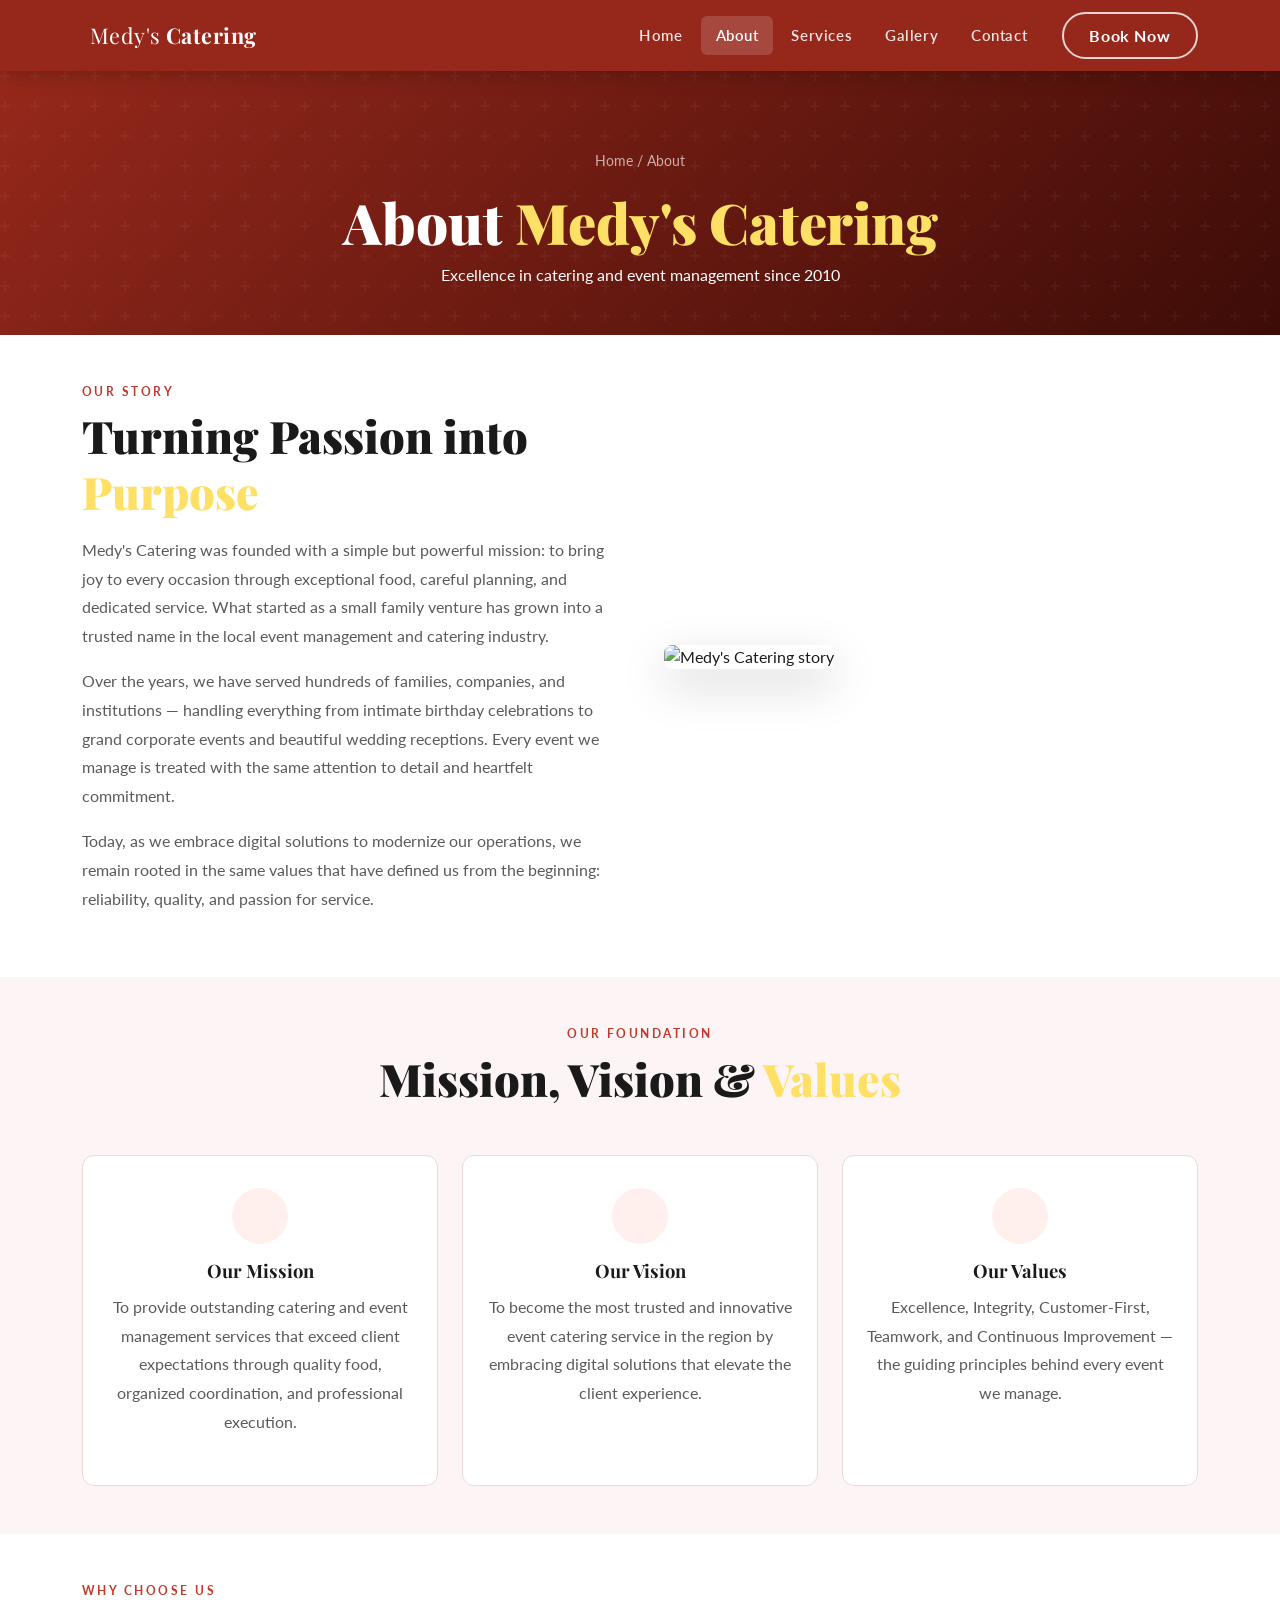
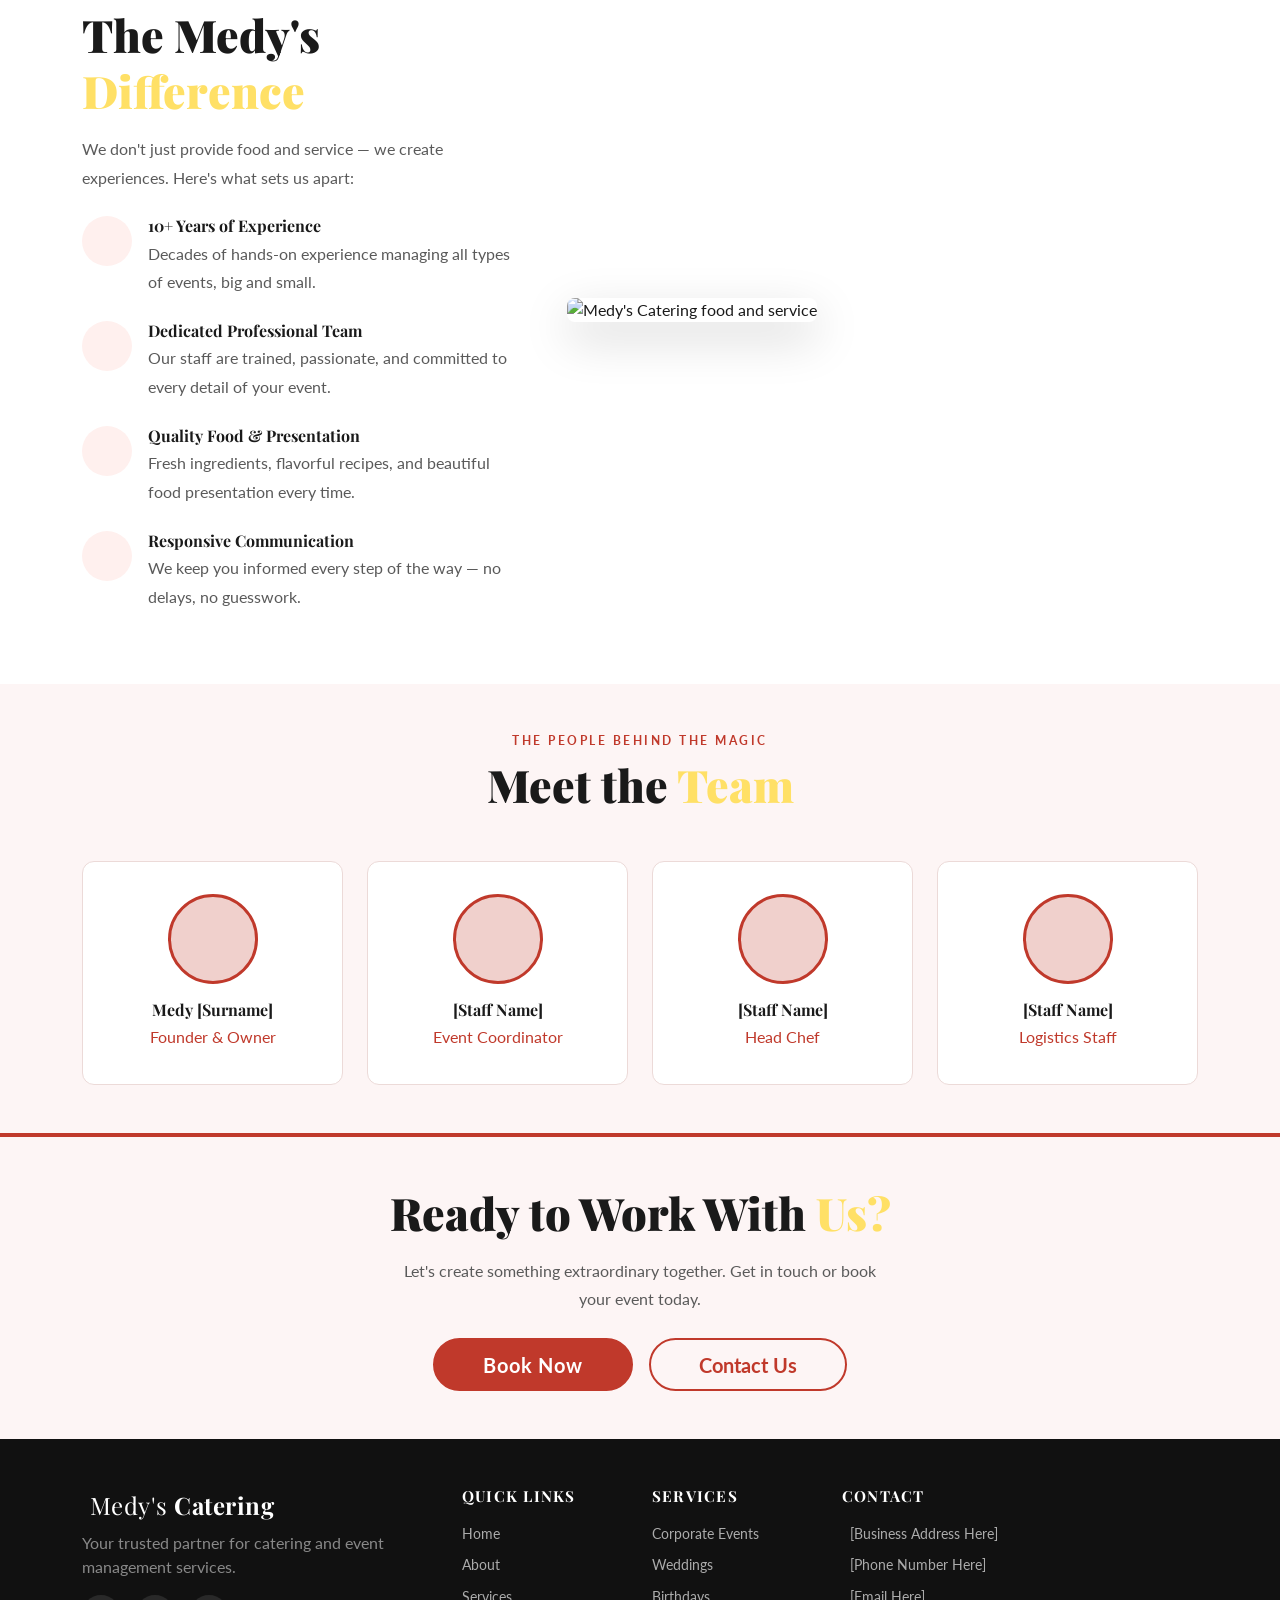
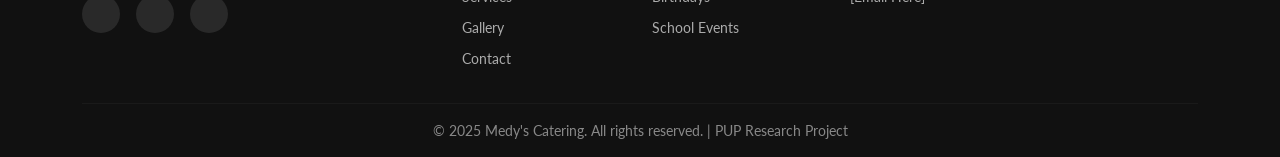
==== about.html @ e6674b58 "adding booking site" ====
<!DOCTYPE html>
<html lang="en">
<head>
  <meta charset="UTF-8"/>
  <meta name="viewport" content="width=device-width, initial-scale=1.0"/>
  <title>About Us – Medy's Catering</title>
  <link href="https://cdnjs.cloudflare.com/ajax/libs/bootstrap/5.3.2/css/bootstrap.min.css" rel="stylesheet"/>
  <link href="https://cdnjs.cloudflare.com/ajax/libs/bootstrap-icons/1.11.3/font/bootstrap-icons.min.css" rel="stylesheet"/>
  <link href="https://fonts.googleapis.com/css2?family=Playfair+Display:wght@700;900&family=Lato:wght@300;400;700&display=swap" rel="stylesheet"/>
  <link rel="stylesheet" href="assets/style.css"/>
</head>
<body>

<!-- NAVBAR -->
<nav class="navbar navbar-expand-lg navbar-dark sticky-top mc-navbar">
  <div class="container">
    <a class="navbar-brand d-flex align-items-center gap-2" href="index.html">
      <span class="mc-logo-icon"><i class="bi bi-award-fill"></i></span>
      <span class="mc-brand-text">Medy's<strong> Catering</strong></span>
    </a>
    <button class="navbar-toggler" type="button" data-bs-toggle="collapse" data-bs-target="#navMenu">
      <span class="navbar-toggler-icon"></span>
    </button>
    <div class="collapse navbar-collapse" id="navMenu">
      <ul class="navbar-nav ms-auto align-items-lg-center gap-lg-1">
        <li class="nav-item"><a class="nav-link" href="index.html">Home</a></li>
        <li class="nav-item"><a class="nav-link active" href="about.html">About</a></li>
        <li class="nav-item"><a class="nav-link" href="services.html">Services</a></li>
        <li class="nav-item"><a class="nav-link" href="gallery.html">Gallery</a></li>
        <li class="nav-item"><a class="nav-link" href="contact.html">Contact</a></li>
        <li class="nav-item ms-lg-3"><a class="btn mc-btn-outline" href="booking.html">Book Now</a></li>
      </ul>
    </div>
  </div>
</nav>

<!-- PAGE HERO -->
<section class="mc-page-hero">
  <div class="container">
    <nav aria-label="breadcrumb" class="mc-breadcrumb mb-3">
      <a href="index.html">Home</a> / <span>About</span>
    </nav>
    <h1 class="animate-fade-up">About <span style="color:var(--mc-gold)">Medy's Catering</span></h1>
    <p class="animate-fade-up delay-1 mt-2">Excellence in catering and event management since 2010</p>
  </div>
</section>

<!-- OUR STORY -->
<section class="py-5 mc-section">
  <div class="container">
    <div class="row align-items-center g-5">
      <div class="col-lg-6">
        <p class="mc-section-pre">Our Story</p>
        <h2 class="mc-section-title">Turning Passion into <span class="mc-accent">Purpose</span></h2>
        <p class="mc-body-text">Medy's Catering was founded with a simple but powerful mission: to bring joy to every occasion through exceptional food, careful planning, and dedicated service. What started as a small family venture has grown into a trusted name in the local event management and catering industry.</p>
        <p class="mc-body-text">Over the years, we have served hundreds of families, companies, and institutions — handling everything from intimate birthday celebrations to grand corporate events and beautiful wedding receptions. Every event we manage is treated with the same attention to detail and heartfelt commitment.</p>
        <p class="mc-body-text">Today, as we embrace digital solutions to modernize our operations, we remain rooted in the same values that have defined us from the beginning: reliability, quality, and passion for service.</p>
      </div>
      <div class="col-lg-6">
        <!-- REPLACE: photo of Medy's Catering team or founder at an event -->
        <div class="mc-img-frame">
          <img src="https://images.unsplash.com/photo-1581349485608-9469926a8e5e?w=800&q=80"
               alt="Medy's Catering story" class="img-fluid rounded-3 shadow-lg"/>
          <!-- ^^^ REPLACE with actual Medy's Catering founder/team photo ^^^ -->
        </div>
      </div>
    </div>
  </div>
</section>

<!-- MISSION VISION VALUES -->
<section class="py-5 mc-section-alt">
  <div class="container">
    <div class="text-center mb-5">
      <p class="mc-section-pre">Our Foundation</p>
      <h2 class="mc-section-title">Mission, Vision & <span class="mc-accent">Values</span></h2>
    </div>
    <div class="row g-4">
      <div class="col-md-4">
        <div class="mc-service-card h-100 text-center">
          <div class="mc-service-icon mx-auto"><i class="bi bi-bullseye"></i></div>
          <h5 class="mc-service-title">Our Mission</h5>
          <p class="mc-body-text">To provide outstanding catering and event management services that exceed client expectations through quality food, organized coordination, and professional execution.</p>
        </div>
      </div>
      <div class="col-md-4">
        <div class="mc-service-card h-100 text-center">
          <div class="mc-service-icon mx-auto"><i class="bi bi-eye"></i></div>
          <h5 class="mc-service-title">Our Vision</h5>
          <p class="mc-body-text">To become the most trusted and innovative event catering service in the region by embracing digital solutions that elevate the client experience.</p>
        </div>
      </div>
      <div class="col-md-4">
        <div class="mc-service-card h-100 text-center">
          <div class="mc-service-icon mx-auto"><i class="bi bi-gem"></i></div>
          <h5 class="mc-service-title">Our Values</h5>
          <p class="mc-body-text">Excellence, Integrity, Customer-First, Teamwork, and Continuous Improvement — the guiding principles behind every event we manage.</p>
        </div>
      </div>
    </div>
  </div>
</section>

<!-- WHY CHOOSE US -->
<section class="py-5 mc-section">
  <div class="container">
    <div class="row align-items-center g-5">
      <div class="col-lg-5">
        <p class="mc-section-pre">Why Choose Us</p>
        <h2 class="mc-section-title">The Medy's <span class="mc-accent">Difference</span></h2>
        <p class="mc-body-text mb-4">We don't just provide food and service — we create experiences. Here's what sets us apart:</p>
        <div class="mc-value-item">
          <div class="mc-value-icon-wrap"><i class="bi bi-clock-history"></i></div>
          <div>
            <h6 class="fw-bold mb-1">10+ Years of Experience</h6>
            <p class="mc-body-text mb-0">Decades of hands-on experience managing all types of events, big and small.</p>
          </div>
        </div>
        <div class="mc-value-item">
          <div class="mc-value-icon-wrap"><i class="bi bi-people"></i></div>
          <div>
            <h6 class="fw-bold mb-1">Dedicated Professional Team</h6>
            <p class="mc-body-text mb-0">Our staff are trained, passionate, and committed to every detail of your event.</p>
          </div>
        </div>
        <div class="mc-value-item">
          <div class="mc-value-icon-wrap"><i class="bi bi-patch-check"></i></div>
          <div>
            <h6 class="fw-bold mb-1">Quality Food & Presentation</h6>
            <p class="mc-body-text mb-0">Fresh ingredients, flavorful recipes, and beautiful food presentation every time.</p>
          </div>
        </div>
        <div class="mc-value-item">
          <div class="mc-value-icon-wrap"><i class="bi bi-telephone-forward"></i></div>
          <div>
            <h6 class="fw-bold mb-1">Responsive Communication</h6>
            <p class="mc-body-text mb-0">We keep you informed every step of the way — no delays, no guesswork.</p>
          </div>
        </div>
      </div>
      <div class="col-lg-7">
        <!-- REPLACE: photo of a Medy's Catering buffet or event table setup -->
        <div class="mc-img-frame">
          <img src="https://images.unsplash.com/photo-1567620905732-2d1ec7ab7445?w=800&q=80"
               alt="Medy's Catering food and service" class="img-fluid rounded-3 shadow-lg"/>
          <!-- ^^^ REPLACE with actual photo showing Medy's Catering food display or service ^^^ -->
        </div>
      </div>
    </div>
  </div>
</section>

<!-- TEAM SECTION -->
<section class="py-5 mc-section-alt">
  <div class="container">
    <div class="text-center mb-5">
      <p class="mc-section-pre">The People Behind the Magic</p>
      <h2 class="mc-section-title">Meet the <span class="mc-accent">Team</span></h2>
    </div>
    <div class="row g-4 justify-content-center">
      <!-- REPLACE: Add actual names, roles and photos of Medy's Catering staff -->
      <div class="col-6 col-md-4 col-lg-3">
        <div class="mc-team-card">
          <!-- REPLACE: Add actual photo of the owner/staff member -->
          <div class="mc-team-avatar"><i class="bi bi-person-fill"></i></div>
          <h6 class="fw-bold mb-1">Medy [Surname]</h6>
          <p class="mc-body-text small mb-0" style="color:var(--mc-red)">Founder & Owner</p>
        </div>
      </div>
      <div class="col-6 col-md-4 col-lg-3">
        <div class="mc-team-card">
          <div class="mc-team-avatar"><i class="bi bi-person-fill"></i></div>
          <h6 class="fw-bold mb-1">[Staff Name]</h6>
          <!-- REPLACE: Add actual staff names and roles -->
          <p class="mc-body-text small mb-0" style="color:var(--mc-red)">Event Coordinator</p>
        </div>
      </div>
      <div class="col-6 col-md-4 col-lg-3">
        <div class="mc-team-card">
          <div class="mc-team-avatar"><i class="bi bi-person-fill"></i></div>
          <h6 class="fw-bold mb-1">[Staff Name]</h6>
          <p class="mc-body-text small mb-0" style="color:var(--mc-red)">Head Chef</p>
        </div>
      </div>
      <div class="col-6 col-md-4 col-lg-3">
        <div class="mc-team-card">
          <div class="mc-team-avatar"><i class="bi bi-person-fill"></i></div>
          <h6 class="fw-bold mb-1">[Staff Name]</h6>
          <p class="mc-body-text small mb-0" style="color:var(--mc-red)">Logistics Staff</p>
        </div>
      </div>
    </div>
  </div>
</section>

<!-- CTA -->
<section class="py-5 mc-cta text-center">
  <div class="container">
    <h2 class="mc-section-title">Ready to Work With <span class="mc-accent">Us?</span></h2>
    <p class="mc-body-text mx-auto mb-4" style="max-width:500px;">Let's create something extraordinary together. Get in touch or book your event today.</p>
    <div class="d-flex flex-wrap justify-content-center gap-3">
      <a href="booking.html" class="btn mc-btn-primary btn-lg px-5">Book Now</a>
      <a href="contact.html" class="btn mc-btn-outline-red btn-lg px-5">Contact Us</a>
    </div>
  </div>
</section>

<!-- FOOTER -->
<footer class="mc-footer pt-5 pb-3">
  <div class="container">
    <div class="row g-4">
      <div class="col-lg-4">
        <div class="mc-brand-text fs-4 mb-2"><i class="bi bi-award-fill mc-accent me-2"></i>Medy's<strong> Catering</strong></div>
        <p class="text-white-50">Your trusted partner for catering and event management services.</p>
        <div class="d-flex gap-3 mt-3">
          <a href="#" class="mc-social-icon"><i class="bi bi-facebook"></i></a>
          <a href="#" class="mc-social-icon"><i class="bi bi-instagram"></i></a>
          <a href="#" class="mc-social-icon"><i class="bi bi-messenger"></i></a>
        </div>
      </div>
      <div class="col-6 col-lg-2">
        <h6 class="mc-footer-heading">Quick Links</h6>
        <ul class="mc-footer-links">
          <li><a href="index.html">Home</a></li>
          <li><a href="about.html">About</a></li>
          <li><a href="services.html">Services</a></li>
          <li><a href="gallery.html">Gallery</a></li>
          <li><a href="contact.html">Contact</a></li>
        </ul>
      </div>
      <div class="col-6 col-lg-2">
        <h6 class="mc-footer-heading">Services</h6>
        <ul class="mc-footer-links">
          <li><a href="services.html">Corporate Events</a></li>
          <li><a href="services.html">Weddings</a></li>
          <li><a href="services.html">Birthdays</a></li>
          <li><a href="services.html">School Events</a></li>
        </ul>
      </div>
      <div class="col-lg-4">
        <h6 class="mc-footer-heading">Contact</h6>
        <ul class="mc-footer-links">
          <li><i class="bi bi-geo-alt-fill mc-accent me-2"></i>[Business Address Here]</li>
          <li><i class="bi bi-telephone-fill mc-accent me-2"></i>[Phone Number Here]</li>
          <li><i class="bi bi-envelope-fill mc-accent me-2"></i>[Email Here]</li>
        </ul>
      </div>
    </div>
    <hr class="mc-footer-hr mt-4"/>
    <p class="text-center text-white-50 small mb-0">&copy; 2025 Medy's Catering. All rights reserved. | PUP Research Project</p>
  </div>
</footer>

<script src="https://cdnjs.cloudflare.com/ajax/libs/bootstrap/5.3.2/js/bootstrap.bundle.min.js"></script>
<script src="assets/script.js"></script>
</body>
</html>
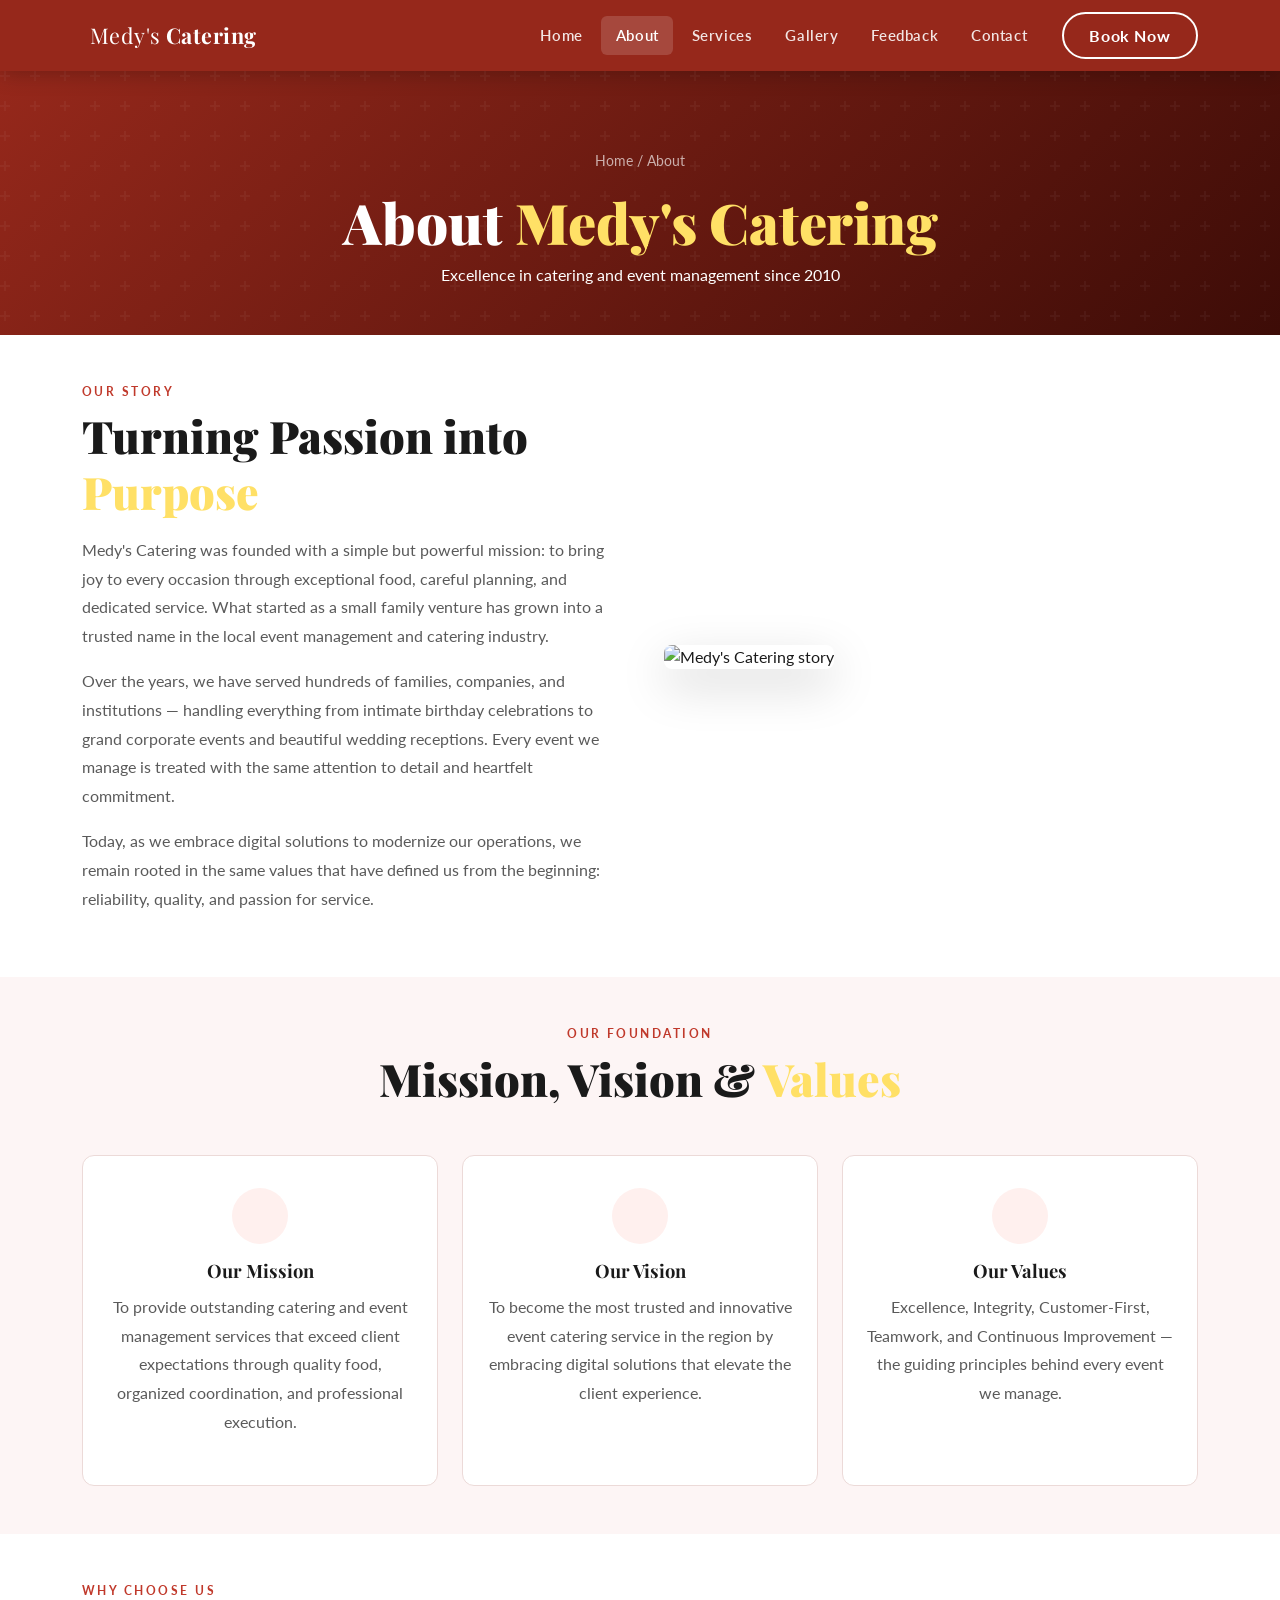
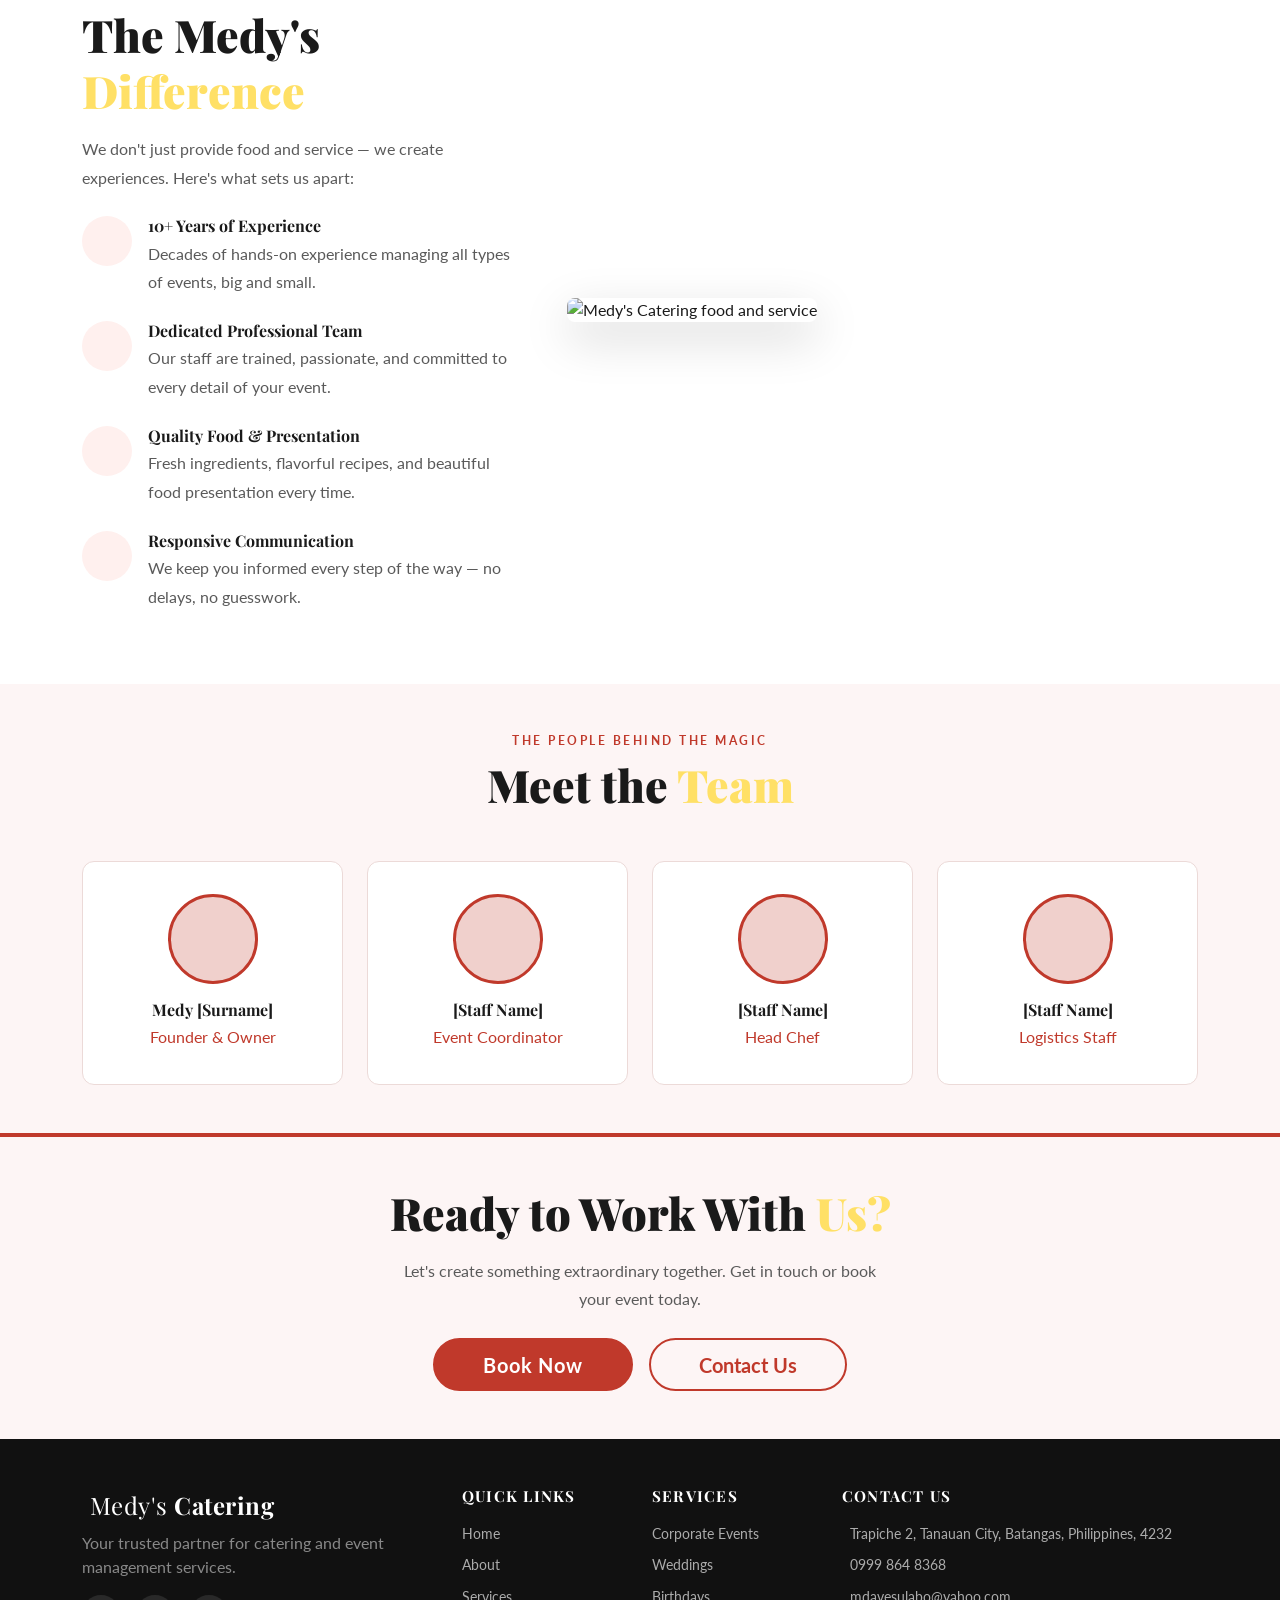
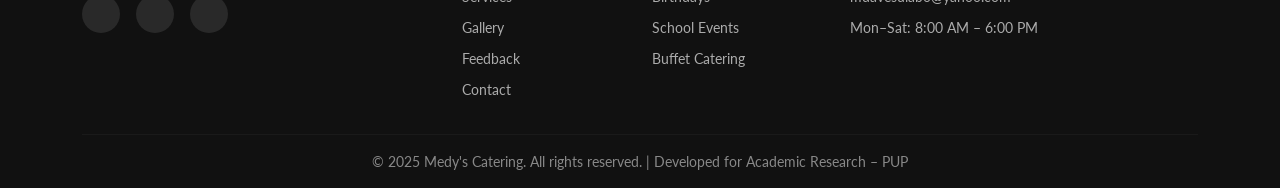
==== commit 4b5f8007: "adding feedback features" ====
--- a/about.html
+++ b/about.html
@@ -1,257 +1,284 @@
 <!DOCTYPE html>
 <html lang="en">
+
 <head>
-  <meta charset="UTF-8"/>
-  <meta name="viewport" content="width=device-width, initial-scale=1.0"/>
+  <meta charset="UTF-8" />
+  <meta name="viewport" content="width=device-width, initial-scale=1.0" />
   <title>About Us – Medy's Catering</title>
-  <link href="https://cdnjs.cloudflare.com/ajax/libs/bootstrap/5.3.2/css/bootstrap.min.css" rel="stylesheet"/>
-  <link href="https://cdnjs.cloudflare.com/ajax/libs/bootstrap-icons/1.11.3/font/bootstrap-icons.min.css" rel="stylesheet"/>
-  <link href="https://fonts.googleapis.com/css2?family=Playfair+Display:wght@700;900&family=Lato:wght@300;400;700&display=swap" rel="stylesheet"/>
-  <link rel="stylesheet" href="assets/style.css"/>
+  <link href="https://cdnjs.cloudflare.com/ajax/libs/bootstrap/5.3.2/css/bootstrap.min.css" rel="stylesheet" />
+  <link href="https://cdnjs.cloudflare.com/ajax/libs/bootstrap-icons/1.11.3/font/bootstrap-icons.min.css"
+    rel="stylesheet" />
+  <link
+    href="https://fonts.googleapis.com/css2?family=Playfair+Display:wght@700;900&family=Lato:wght@300;400;700&display=swap"
+    rel="stylesheet" />
+  <link rel="stylesheet" href="assets/style.css" />
 </head>
+
 <body>
 
-<!-- NAVBAR -->
-<nav class="navbar navbar-expand-lg navbar-dark sticky-top mc-navbar">
-  <div class="container">
-    <a class="navbar-brand d-flex align-items-center gap-2" href="index.html">
-      <span class="mc-logo-icon"><i class="bi bi-award-fill"></i></span>
-      <span class="mc-brand-text">Medy's<strong> Catering</strong></span>
-    </a>
-    <button class="navbar-toggler" type="button" data-bs-toggle="collapse" data-bs-target="#navMenu">
-      <span class="navbar-toggler-icon"></span>
-    </button>
-    <div class="collapse navbar-collapse" id="navMenu">
-      <ul class="navbar-nav ms-auto align-items-lg-center gap-lg-1">
-        <li class="nav-item"><a class="nav-link" href="index.html">Home</a></li>
-        <li class="nav-item"><a class="nav-link active" href="about.html">About</a></li>
-        <li class="nav-item"><a class="nav-link" href="services.html">Services</a></li>
-        <li class="nav-item"><a class="nav-link" href="gallery.html">Gallery</a></li>
-        <li class="nav-item"><a class="nav-link" href="contact.html">Contact</a></li>
-        <li class="nav-item ms-lg-3"><a class="btn mc-btn-outline" href="booking.html">Book Now</a></li>
-      </ul>
-    </div>
-  </div>
-</nav>
-
-<!-- PAGE HERO -->
-<section class="mc-page-hero">
-  <div class="container">
-    <nav aria-label="breadcrumb" class="mc-breadcrumb mb-3">
-      <a href="index.html">Home</a> / <span>About</span>
-    </nav>
-    <h1 class="animate-fade-up">About <span style="color:var(--mc-gold)">Medy's Catering</span></h1>
-    <p class="animate-fade-up delay-1 mt-2">Excellence in catering and event management since 2010</p>
-  </div>
-</section>
-
-<!-- OUR STORY -->
-<section class="py-5 mc-section">
-  <div class="container">
-    <div class="row align-items-center g-5">
-      <div class="col-lg-6">
-        <p class="mc-section-pre">Our Story</p>
-        <h2 class="mc-section-title">Turning Passion into <span class="mc-accent">Purpose</span></h2>
-        <p class="mc-body-text">Medy's Catering was founded with a simple but powerful mission: to bring joy to every occasion through exceptional food, careful planning, and dedicated service. What started as a small family venture has grown into a trusted name in the local event management and catering industry.</p>
-        <p class="mc-body-text">Over the years, we have served hundreds of families, companies, and institutions — handling everything from intimate birthday celebrations to grand corporate events and beautiful wedding receptions. Every event we manage is treated with the same attention to detail and heartfelt commitment.</p>
-        <p class="mc-body-text">Today, as we embrace digital solutions to modernize our operations, we remain rooted in the same values that have defined us from the beginning: reliability, quality, and passion for service.</p>
-      </div>
-      <div class="col-lg-6">
-        <!-- REPLACE: photo of Medy's Catering team or founder at an event -->
-        <div class="mc-img-frame">
-          <img src="https://images.unsplash.com/photo-1581349485608-9469926a8e5e?w=800&q=80"
-               alt="Medy's Catering story" class="img-fluid rounded-3 shadow-lg"/>
-          <!-- ^^^ REPLACE with actual Medy's Catering founder/team photo ^^^ -->
-        </div>
-      </div>
-    </div>
-  </div>
-</section>
-
-<!-- MISSION VISION VALUES -->
-<section class="py-5 mc-section-alt">
-  <div class="container">
-    <div class="text-center mb-5">
-      <p class="mc-section-pre">Our Foundation</p>
-      <h2 class="mc-section-title">Mission, Vision & <span class="mc-accent">Values</span></h2>
-    </div>
-    <div class="row g-4">
-      <div class="col-md-4">
-        <div class="mc-service-card h-100 text-center">
-          <div class="mc-service-icon mx-auto"><i class="bi bi-bullseye"></i></div>
-          <h5 class="mc-service-title">Our Mission</h5>
-          <p class="mc-body-text">To provide outstanding catering and event management services that exceed client expectations through quality food, organized coordination, and professional execution.</p>
-        </div>
-      </div>
-      <div class="col-md-4">
-        <div class="mc-service-card h-100 text-center">
-          <div class="mc-service-icon mx-auto"><i class="bi bi-eye"></i></div>
-          <h5 class="mc-service-title">Our Vision</h5>
-          <p class="mc-body-text">To become the most trusted and innovative event catering service in the region by embracing digital solutions that elevate the client experience.</p>
-        </div>
-      </div>
-      <div class="col-md-4">
-        <div class="mc-service-card h-100 text-center">
-          <div class="mc-service-icon mx-auto"><i class="bi bi-gem"></i></div>
-          <h5 class="mc-service-title">Our Values</h5>
-          <p class="mc-body-text">Excellence, Integrity, Customer-First, Teamwork, and Continuous Improvement — the guiding principles behind every event we manage.</p>
-        </div>
-      </div>
-    </div>
-  </div>
-</section>
-
-<!-- WHY CHOOSE US -->
-<section class="py-5 mc-section">
-  <div class="container">
-    <div class="row align-items-center g-5">
-      <div class="col-lg-5">
-        <p class="mc-section-pre">Why Choose Us</p>
-        <h2 class="mc-section-title">The Medy's <span class="mc-accent">Difference</span></h2>
-        <p class="mc-body-text mb-4">We don't just provide food and service — we create experiences. Here's what sets us apart:</p>
-        <div class="mc-value-item">
-          <div class="mc-value-icon-wrap"><i class="bi bi-clock-history"></i></div>
-          <div>
-            <h6 class="fw-bold mb-1">10+ Years of Experience</h6>
-            <p class="mc-body-text mb-0">Decades of hands-on experience managing all types of events, big and small.</p>
-          </div>
-        </div>
-        <div class="mc-value-item">
-          <div class="mc-value-icon-wrap"><i class="bi bi-people"></i></div>
-          <div>
-            <h6 class="fw-bold mb-1">Dedicated Professional Team</h6>
-            <p class="mc-body-text mb-0">Our staff are trained, passionate, and committed to every detail of your event.</p>
-          </div>
-        </div>
-        <div class="mc-value-item">
-          <div class="mc-value-icon-wrap"><i class="bi bi-patch-check"></i></div>
-          <div>
-            <h6 class="fw-bold mb-1">Quality Food & Presentation</h6>
-            <p class="mc-body-text mb-0">Fresh ingredients, flavorful recipes, and beautiful food presentation every time.</p>
-          </div>
-        </div>
-        <div class="mc-value-item">
-          <div class="mc-value-icon-wrap"><i class="bi bi-telephone-forward"></i></div>
-          <div>
-            <h6 class="fw-bold mb-1">Responsive Communication</h6>
-            <p class="mc-body-text mb-0">We keep you informed every step of the way — no delays, no guesswork.</p>
-          </div>
-        </div>
-      </div>
-      <div class="col-lg-7">
-        <!-- REPLACE: photo of a Medy's Catering buffet or event table setup -->
-        <div class="mc-img-frame">
-          <img src="https://images.unsplash.com/photo-1567620905732-2d1ec7ab7445?w=800&q=80"
-               alt="Medy's Catering food and service" class="img-fluid rounded-3 shadow-lg"/>
-          <!-- ^^^ REPLACE with actual photo showing Medy's Catering food display or service ^^^ -->
-        </div>
-      </div>
-    </div>
-  </div>
-</section>
-
-<!-- TEAM SECTION -->
-<section class="py-5 mc-section-alt">
-  <div class="container">
-    <div class="text-center mb-5">
-      <p class="mc-section-pre">The People Behind the Magic</p>
-      <h2 class="mc-section-title">Meet the <span class="mc-accent">Team</span></h2>
-    </div>
-    <div class="row g-4 justify-content-center">
-      <!-- REPLACE: Add actual names, roles and photos of Medy's Catering staff -->
-      <div class="col-6 col-md-4 col-lg-3">
-        <div class="mc-team-card">
-          <!-- REPLACE: Add actual photo of the owner/staff member -->
-          <div class="mc-team-avatar"><i class="bi bi-person-fill"></i></div>
-          <h6 class="fw-bold mb-1">Medy [Surname]</h6>
-          <p class="mc-body-text small mb-0" style="color:var(--mc-red)">Founder & Owner</p>
-        </div>
-      </div>
-      <div class="col-6 col-md-4 col-lg-3">
-        <div class="mc-team-card">
-          <div class="mc-team-avatar"><i class="bi bi-person-fill"></i></div>
-          <h6 class="fw-bold mb-1">[Staff Name]</h6>
-          <!-- REPLACE: Add actual staff names and roles -->
-          <p class="mc-body-text small mb-0" style="color:var(--mc-red)">Event Coordinator</p>
-        </div>
-      </div>
-      <div class="col-6 col-md-4 col-lg-3">
-        <div class="mc-team-card">
-          <div class="mc-team-avatar"><i class="bi bi-person-fill"></i></div>
-          <h6 class="fw-bold mb-1">[Staff Name]</h6>
-          <p class="mc-body-text small mb-0" style="color:var(--mc-red)">Head Chef</p>
-        </div>
-      </div>
-      <div class="col-6 col-md-4 col-lg-3">
-        <div class="mc-team-card">
-          <div class="mc-team-avatar"><i class="bi bi-person-fill"></i></div>
-          <h6 class="fw-bold mb-1">[Staff Name]</h6>
-          <p class="mc-body-text small mb-0" style="color:var(--mc-red)">Logistics Staff</p>
-        </div>
-      </div>
-    </div>
-  </div>
-</section>
-
-<!-- CTA -->
-<section class="py-5 mc-cta text-center">
-  <div class="container">
-    <h2 class="mc-section-title">Ready to Work With <span class="mc-accent">Us?</span></h2>
-    <p class="mc-body-text mx-auto mb-4" style="max-width:500px;">Let's create something extraordinary together. Get in touch or book your event today.</p>
-    <div class="d-flex flex-wrap justify-content-center gap-3">
-      <a href="booking.html" class="btn mc-btn-primary btn-lg px-5">Book Now</a>
-      <a href="contact.html" class="btn mc-btn-outline-red btn-lg px-5">Contact Us</a>
-    </div>
-  </div>
-</section>
-
-<!-- FOOTER -->
-<footer class="mc-footer pt-5 pb-3">
-  <div class="container">
-    <div class="row g-4">
-      <div class="col-lg-4">
-        <div class="mc-brand-text fs-4 mb-2"><i class="bi bi-award-fill mc-accent me-2"></i>Medy's<strong> Catering</strong></div>
-        <p class="text-white-50">Your trusted partner for catering and event management services.</p>
-        <div class="d-flex gap-3 mt-3">
-          <a href="#" class="mc-social-icon"><i class="bi bi-facebook"></i></a>
-          <a href="#" class="mc-social-icon"><i class="bi bi-instagram"></i></a>
-          <a href="#" class="mc-social-icon"><i class="bi bi-messenger"></i></a>
-        </div>
-      </div>
-      <div class="col-6 col-lg-2">
-        <h6 class="mc-footer-heading">Quick Links</h6>
-        <ul class="mc-footer-links">
-          <li><a href="index.html">Home</a></li>
-          <li><a href="about.html">About</a></li>
-          <li><a href="services.html">Services</a></li>
-          <li><a href="gallery.html">Gallery</a></li>
-          <li><a href="contact.html">Contact</a></li>
+  <!-- NAVBAR -->
+  <nav class="navbar navbar-expand-lg navbar-dark sticky-top mc-navbar">
+    <div class="container">
+      <a class="navbar-brand d-flex align-items-center gap-2" href="index.html">
+        <span class="mc-logo-icon"><i class="bi bi-award-fill"></i></span>
+        <span class="mc-brand-text">Medy's<strong> Catering</strong></span>
+      </a>
+      <button class="navbar-toggler" type="button" data-bs-toggle="collapse" data-bs-target="#navMenu">
+        <span class="navbar-toggler-icon"></span>
+      </button>
+      <div class="collapse navbar-collapse" id="navMenu">
+        <ul class="navbar-nav ms-auto align-items-lg-center gap-lg-1">
+          <li class="nav-item"><a class="nav-link" href="index.html">Home</a></li>
+          <li class="nav-item"><a class="nav-link active" href="about.html">About</a></li>
+          <li class="nav-item"><a class="nav-link" href="services.html">Services</a></li>
+          <li class="nav-item"><a class="nav-link" href="gallery.html">Gallery</a></li>
+          <li class="nav-item"><a class="nav-link" href="feedback.html">Feedback</a></li>
+          <li class="nav-item"><a class="nav-link" href="contact.html">Contact</a></li>
+          <li class="nav-item ms-lg-3"><a class="btn mc-btn-outline" href="booking.html">Book Now</a></li>
         </ul>
       </div>
-      <div class="col-6 col-lg-2">
-        <h6 class="mc-footer-heading">Services</h6>
-        <ul class="mc-footer-links">
-          <li><a href="services.html">Corporate Events</a></li>
-          <li><a href="services.html">Weddings</a></li>
-          <li><a href="services.html">Birthdays</a></li>
-          <li><a href="services.html">School Events</a></li>
-        </ul>
-      </div>
-      <div class="col-lg-4">
-        <h6 class="mc-footer-heading">Contact</h6>
-        <ul class="mc-footer-links">
-          <li><i class="bi bi-geo-alt-fill mc-accent me-2"></i>[Business Address Here]</li>
-          <li><i class="bi bi-telephone-fill mc-accent me-2"></i>[Phone Number Here]</li>
-          <li><i class="bi bi-envelope-fill mc-accent me-2"></i>[Email Here]</li>
-        </ul>
-      </div>
-    </div>
-    <hr class="mc-footer-hr mt-4"/>
-    <p class="text-center text-white-50 small mb-0">&copy; 2025 Medy's Catering. All rights reserved. | PUP Research Project</p>
-  </div>
-</footer>
-
-<script src="https://cdnjs.cloudflare.com/ajax/libs/bootstrap/5.3.2/js/bootstrap.bundle.min.js"></script>
-<script src="assets/script.js"></script>
+    </div>
+  </nav>
+
+  <!-- PAGE HERO -->
+  <section class="mc-page-hero">
+    <div class="container">
+      <nav aria-label="breadcrumb" class="mc-breadcrumb mb-3">
+        <a href="index.html">Home</a> / <span>About</span>
+      </nav>
+      <h1 class="animate-fade-up">About <span style="color:var(--mc-gold)">Medy's Catering</span></h1>
+      <p class="animate-fade-up delay-1 mt-2">Excellence in catering and event management since 2010</p>
+    </div>
+  </section>
+
+  <!-- OUR STORY -->
+  <section class="py-5 mc-section">
+    <div class="container">
+      <div class="row align-items-center g-5">
+        <div class="col-lg-6">
+          <p class="mc-section-pre">Our Story</p>
+          <h2 class="mc-section-title">Turning Passion into <span class="mc-accent">Purpose</span></h2>
+          <p class="mc-body-text">Medy's Catering was founded with a simple but powerful mission: to bring joy to every
+            occasion through exceptional food, careful planning, and dedicated service. What started as a small family
+            venture has grown into a trusted name in the local event management and catering industry.</p>
+          <p class="mc-body-text">Over the years, we have served hundreds of families, companies, and institutions —
+            handling everything from intimate birthday celebrations to grand corporate events and beautiful wedding
+            receptions. Every event we manage is treated with the same attention to detail and heartfelt commitment.</p>
+          <p class="mc-body-text">Today, as we embrace digital solutions to modernize our operations, we remain rooted
+            in the same values that have defined us from the beginning: reliability, quality, and passion for service.
+          </p>
+        </div>
+        <div class="col-lg-6">
+          <!-- REPLACE: photo of Medy's Catering team or founder at an event -->
+          <div class="mc-img-frame">
+            <img src="https://images.unsplash.com/photo-1581349485608-9469926a8e5e?w=800&q=80"
+              alt="Medy's Catering story" class="img-fluid rounded-3 shadow-lg" />
+            <!-- ^^^ REPLACE with actual Medy's Catering founder/team photo ^^^ -->
+          </div>
+        </div>
+      </div>
+    </div>
+  </section>
+
+  <!-- MISSION VISION VALUES -->
+  <section class="py-5 mc-section-alt">
+    <div class="container">
+      <div class="text-center mb-5">
+        <p class="mc-section-pre">Our Foundation</p>
+        <h2 class="mc-section-title">Mission, Vision & <span class="mc-accent">Values</span></h2>
+      </div>
+      <div class="row g-4">
+        <div class="col-md-4">
+          <div class="mc-service-card h-100 text-center">
+            <div class="mc-service-icon mx-auto"><i class="bi bi-bullseye"></i></div>
+            <h5 class="mc-service-title">Our Mission</h5>
+            <p class="mc-body-text">To provide outstanding catering and event management services that exceed client
+              expectations through quality food, organized coordination, and professional execution.</p>
+          </div>
+        </div>
+        <div class="col-md-4">
+          <div class="mc-service-card h-100 text-center">
+            <div class="mc-service-icon mx-auto"><i class="bi bi-eye"></i></div>
+            <h5 class="mc-service-title">Our Vision</h5>
+            <p class="mc-body-text">To become the most trusted and innovative event catering service in the region by
+              embracing digital solutions that elevate the client experience.</p>
+          </div>
+        </div>
+        <div class="col-md-4">
+          <div class="mc-service-card h-100 text-center">
+            <div class="mc-service-icon mx-auto"><i class="bi bi-gem"></i></div>
+            <h5 class="mc-service-title">Our Values</h5>
+            <p class="mc-body-text">Excellence, Integrity, Customer-First, Teamwork, and Continuous Improvement — the
+              guiding principles behind every event we manage.</p>
+          </div>
+        </div>
+      </div>
+    </div>
+  </section>
+
+  <!-- WHY CHOOSE US -->
+  <section class="py-5 mc-section">
+    <div class="container">
+      <div class="row align-items-center g-5">
+        <div class="col-lg-5">
+          <p class="mc-section-pre">Why Choose Us</p>
+          <h2 class="mc-section-title">The Medy's <span class="mc-accent">Difference</span></h2>
+          <p class="mc-body-text mb-4">We don't just provide food and service — we create experiences. Here's what sets
+            us apart:</p>
+          <div class="mc-value-item">
+            <div class="mc-value-icon-wrap"><i class="bi bi-clock-history"></i></div>
+            <div>
+              <h6 class="fw-bold mb-1">10+ Years of Experience</h6>
+              <p class="mc-body-text mb-0">Decades of hands-on experience managing all types of events, big and small.
+              </p>
+            </div>
+          </div>
+          <div class="mc-value-item">
+            <div class="mc-value-icon-wrap"><i class="bi bi-people"></i></div>
+            <div>
+              <h6 class="fw-bold mb-1">Dedicated Professional Team</h6>
+              <p class="mc-body-text mb-0">Our staff are trained, passionate, and committed to every detail of your
+                event.</p>
+            </div>
+          </div>
+          <div class="mc-value-item">
+            <div class="mc-value-icon-wrap"><i class="bi bi-patch-check"></i></div>
+            <div>
+              <h6 class="fw-bold mb-1">Quality Food & Presentation</h6>
+              <p class="mc-body-text mb-0">Fresh ingredients, flavorful recipes, and beautiful food presentation every
+                time.</p>
+            </div>
+          </div>
+          <div class="mc-value-item">
+            <div class="mc-value-icon-wrap"><i class="bi bi-telephone-forward"></i></div>
+            <div>
+              <h6 class="fw-bold mb-1">Responsive Communication</h6>
+              <p class="mc-body-text mb-0">We keep you informed every step of the way — no delays, no guesswork.</p>
+            </div>
+          </div>
+        </div>
+        <div class="col-lg-7">
+          <!-- REPLACE: photo of a Medy's Catering buffet or event table setup -->
+          <div class="mc-img-frame">
+            <img src="https://images.unsplash.com/photo-1567620905732-2d1ec7ab7445?w=800&q=80"
+              alt="Medy's Catering food and service" class="img-fluid rounded-3 shadow-lg" />
+            <!-- ^^^ REPLACE with actual photo showing Medy's Catering food display or service ^^^ -->
+          </div>
+        </div>
+      </div>
+    </div>
+  </section>
+
+  <!-- TEAM SECTION -->
+  <section class="py-5 mc-section-alt">
+    <div class="container">
+      <div class="text-center mb-5">
+        <p class="mc-section-pre">The People Behind the Magic</p>
+        <h2 class="mc-section-title">Meet the <span class="mc-accent">Team</span></h2>
+      </div>
+      <div class="row g-4 justify-content-center">
+        <!-- REPLACE: Add actual names, roles and photos of Medy's Catering staff -->
+        <div class="col-6 col-md-4 col-lg-3">
+          <div class="mc-team-card">
+            <!-- REPLACE: Add actual photo of the owner/staff member -->
+            <div class="mc-team-avatar"><i class="bi bi-person-fill"></i></div>
+            <h6 class="fw-bold mb-1">Medy [Surname]</h6>
+            <p class="mc-body-text small mb-0" style="color:var(--mc-red)">Founder & Owner</p>
+          </div>
+        </div>
+        <div class="col-6 col-md-4 col-lg-3">
+          <div class="mc-team-card">
+            <div class="mc-team-avatar"><i class="bi bi-person-fill"></i></div>
+            <h6 class="fw-bold mb-1">[Staff Name]</h6>
+            <!-- REPLACE: Add actual staff names and roles -->
+            <p class="mc-body-text small mb-0" style="color:var(--mc-red)">Event Coordinator</p>
+          </div>
+        </div>
+        <div class="col-6 col-md-4 col-lg-3">
+          <div class="mc-team-card">
+            <div class="mc-team-avatar"><i class="bi bi-person-fill"></i></div>
+            <h6 class="fw-bold mb-1">[Staff Name]</h6>
+            <p class="mc-body-text small mb-0" style="color:var(--mc-red)">Head Chef</p>
+          </div>
+        </div>
+        <div class="col-6 col-md-4 col-lg-3">
+          <div class="mc-team-card">
+            <div class="mc-team-avatar"><i class="bi bi-person-fill"></i></div>
+            <h6 class="fw-bold mb-1">[Staff Name]</h6>
+            <p class="mc-body-text small mb-0" style="color:var(--mc-red)">Logistics Staff</p>
+          </div>
+        </div>
+      </div>
+    </div>
+  </section>
+
+  <!-- CTA -->
+  <section class="py-5 mc-cta text-center">
+    <div class="container">
+      <h2 class="mc-section-title">Ready to Work With <span class="mc-accent">Us?</span></h2>
+      <p class="mc-body-text mx-auto mb-4" style="max-width:500px;">Let's create something extraordinary together. Get
+        in touch or book your event today.</p>
+      <div class="d-flex flex-wrap justify-content-center gap-3">
+        <a href="booking.html" class="btn mc-btn-primary btn-lg px-5">Book Now</a>
+        <a href="contact.html" class="btn mc-btn-outline-red btn-lg px-5">Contact Us</a>
+      </div>
+    </div>
+  </section>
+
+  <!-- FOOTER -->
+  <footer class="mc-footer pt-5 pb-3">
+    <div class="container">
+      <div class="row g-4">
+        <div class="col-lg-4">
+          <div class="mc-brand-text fs-4 mb-2"><i class="bi bi-award-fill mc-accent me-2"></i>Medy's<strong>
+              Catering</strong></div>
+          <p class="text-white-50">Your trusted partner for catering and event management services.</p>
+          <div class="d-flex gap-3 mt-3">
+            <a href="#" class="mc-social-icon"><i class="bi bi-facebook"></i></a>
+            <a href="#" class="mc-social-icon"><i class="bi bi-instagram"></i></a>
+            <a href="#" class="mc-social-icon"><i class="bi bi-messenger"></i></a>
+          </div>
+        </div>
+        <div class="col-6 col-lg-2">
+          <h6 class="mc-footer-heading">Quick Links</h6>
+          <ul class="mc-footer-links">
+            <li><a href="index.html">Home</a></li>
+            <li><a href="about.html">About</a></li>
+            <li><a href="services.html">Services</a></li>
+            <li><a href="gallery.html">Gallery</a></li>
+            <li><a href="feedback.html">Feedback</a></li>
+            <li><a href="contact.html">Contact</a></li>
+          </ul>
+        </div>
+        <div class="col-6 col-lg-2">
+          <h6 class="mc-footer-heading">Services</h6>
+          <ul class="mc-footer-links">
+            <li><a href="services.html">Corporate Events</a></li>
+            <li><a href="services.html">Weddings</a></li>
+            <li><a href="services.html">Birthdays</a></li>
+            <li><a href="services.html">School Events</a></li>
+            <li><a href="services.html">Buffet Catering</a></li>
+          </ul>
+        </div>
+        <div class="col-lg-4">
+          <h6 class="mc-footer-heading">Contact Us</h6>
+          <ul class="mc-footer-links">
+            <li><i class="bi bi-geo-alt-fill mc-accent me-2"></i>Trapiche 2, Tanauan City, Batangas, Philippines, 4232
+            </li>
+            <li><i class="bi bi-telephone-fill mc-accent me-2"></i>0999 864 8368</li>
+            <li><i class="bi bi-envelope-fill mc-accent me-2"></i>mdavesulabo@yahoo.com</li>
+            <li><i class="bi bi-clock-fill mc-accent me-2"></i>Mon–Sat: 8:00 AM – 6:00 PM</li>
+          </ul>
+        </div>
+      </div>
+      <hr class="mc-footer-hr mt-4" />
+      <p class="text-center text-white-50 small mb-0">&copy; 2025 Medy's Catering. All rights reserved. | Developed for
+        Academic Research &ndash; PUP</p>
+    </div>
+  </footer>
+
+  <script src="https://cdnjs.cloudflare.com/ajax/libs/bootstrap/5.3.2/js/bootstrap.bundle.min.js"></script>
+  <script src="assets/script.js"></script>
 </body>
-</html>
+
+</html>
--- a/assets/style.css
+++ b/assets/style.css
@@ -0,0 +1,716 @@
+@import url('https://fonts.googleapis.com/css2?family=Playfair+Display:wght@700;900&family=Lato:wght@300;400;700&display=swap');
+
+:root {
+  --mc-red:        #c0392b;
+  --mc-red-dark:   #96281b;
+  --mc-red-light:  #e74c3c;
+  --mc-white:      #ffffff;
+  --mc-off-white:  #fdf5f5;
+  --mc-dark:       #1a1a1a;
+  --mc-gray:       #5a5a5a;
+  --mc-light-gray: #f0f0f0;
+  --mc-gold:       #ffe066;
+  --mc-radius:     12px;
+  --mc-shadow:     0 8px 32px rgba(192,57,43,0.12);
+  --mc-transition: all 0.3s ease;
+}
+
+*, *::before, *::after { box-sizing: border-box; }
+
+body {
+  font-family: 'Lato', sans-serif;
+  color: var(--mc-dark);
+  background: var(--mc-white);
+  overflow-x: hidden;
+}
+
+h1, h2, h3, h4, h5, h6 {
+  font-family: 'Playfair Display', serif;
+  font-weight: 700;
+}
+
+img { max-width: 100%; }
+
+a { text-decoration: none; }
+
+.mc-navbar {
+  background: var(--mc-red-dark);
+  box-shadow: 0 2px 20px rgba(0,0,0,0.25);
+  padding-top: 0.75rem;
+  padding-bottom: 0.75rem;
+  transition: var(--mc-transition);
+}
+
+.mc-navbar .nav-link {
+  color: rgba(255,255,255,0.88) !important;
+  font-weight: 600;
+  font-family: 'Lato', sans-serif;
+  letter-spacing: 0.04em;
+  padding: 0.5rem 0.9rem !important;
+  border-radius: 6px;
+  transition: var(--mc-transition);
+  font-size: 0.95rem;
+}
+
+.mc-navbar .nav-link:hover,
+.mc-navbar .nav-link.active {
+  color: #fff !important;
+  background: rgba(255,255,255,0.15);
+}
+
+.mc-brand-text {
+  font-family: 'Playfair Display', serif;
+  color: #fff;
+  font-size: 1.35rem;
+  letter-spacing: 0.02em;
+}
+
+.mc-logo-icon {
+  font-size: 1.6rem;
+  color: var(--mc-gold);
+}
+
+.mc-btn-primary {
+  background: var(--mc-red);
+  color: #fff !important;
+  border: 2px solid var(--mc-red);
+  border-radius: 50px;
+  font-weight: 700;
+  font-family: 'Lato', sans-serif;
+  letter-spacing: 0.04em;
+  transition: var(--mc-transition);
+  padding: 0.6rem 1.6rem;
+}
+
+.mc-btn-primary:hover {
+  background: var(--mc-red-dark);
+  border-color: var(--mc-red-dark);
+  transform: translateY(-2px);
+  box-shadow: 0 6px 20px rgba(192,57,43,0.35);
+}
+
+.mc-btn-outline {
+  background: transparent;
+  color: #ffffff !important;
+  border: 2px solid #ffffff;
+  border-radius: 50px;
+  font-weight: 700;
+  font-family: 'Lato', sans-serif;
+  letter-spacing: 0.04em;
+  transition: var(--mc-transition);
+  padding: 0.6rem 1.6rem;
+}
+
+.mc-btn-outline:hover {
+  background: #c0392b;
+  color: #fff !important;
+  border-color: #c0392b;
+  transform: translateY(-2px);
+}
+
+.mc-btn-outline-red {
+  background: transparent;
+  color: var(--mc-red) !important;
+  border: 2px solid var(--mc-red);
+  border-radius: 50px;
+  font-weight: 700;
+  font-family: 'Lato', sans-serif;
+  transition: var(--mc-transition);
+  padding: 0.6rem 1.6rem;
+}
+
+.mc-btn-outline-red:hover {
+  background: var(--mc-red);
+  color: #fff !important;
+  transform: translateY(-2px);
+}
+
+.mc-hero {
+  position: relative;
+  min-height: 90vh;
+  background-image: url("../pictures/pic1.jpg");
+  background-size: cover;
+  background-position: center;
+  background-attachment: fixed;
+}
+
+.mc-hero-overlay {
+  position: absolute;
+  inset: 0;
+  background: linear-gradient(135deg, rgba(150,40,27,0.82) 0%, rgba(26,26,26,0.7) 100%);
+}
+
+.mc-hero-tagline {
+  font-size: 0.9rem;
+  font-weight: 700;
+  letter-spacing: 0.25em;
+  text-transform: uppercase;
+  color: var(--mc-gold);
+  margin-bottom: 1rem;
+}
+
+.mc-hero-title {
+  font-family: 'Playfair Display', serif;
+  font-size: clamp(2.2rem, 6vw, 4.5rem);
+  font-weight: 900;
+  line-height: 1.15;
+  margin-bottom: 1.5rem;
+}
+
+.mc-hero-sub {
+  font-size: 1.1rem;
+  font-weight: 300;
+  opacity: 0.9;
+  line-height: 1.8;
+  max-width: 580px;
+}
+
+.mc-accent { color: var(--mc-gold); }
+
+@keyframes fadeUp {
+  from { opacity: 0; transform: translateY(30px); }
+  to   { opacity: 1; transform: translateY(0); }
+}
+
+.animate-fade-up { animation: fadeUp 0.7s ease forwards; opacity: 0; }
+.delay-1 { animation-delay: 0.2s; }
+.delay-2 { animation-delay: 0.4s; }
+.delay-3 { animation-delay: 0.6s; }
+
+@keyframes fadeIn {
+  from { opacity: 0; }
+  to   { opacity: 1; }
+}
+
+.animate-fade-in { animation: fadeIn 0.5s ease forwards; }
+
+.mc-stat-num {
+  font-family: 'Playfair Display', serif;
+  font-size: 2.4rem;
+  font-weight: 900;
+}
+
+.mc-stat-label {
+  font-size: 0.82rem;
+  font-weight: 700;
+  letter-spacing: 0.1em;
+  text-transform: uppercase;
+  opacity: 0.85;
+}
+
+.mc-section { background: var(--mc-white); }
+.mc-section-alt { background: var(--mc-off-white); }
+.mc-section-red { background: var(--mc-red-dark); }
+
+.mc-section-pre {
+  font-size: 0.78rem;
+  font-weight: 700;
+  letter-spacing: 0.2em;
+  text-transform: uppercase;
+  color: var(--mc-red);
+  margin-bottom: 0.4rem;
+}
+
+.mc-section-title {
+  font-family: 'Playfair Display', serif;
+  font-size: clamp(1.7rem, 4vw, 2.8rem);
+  font-weight: 900;
+  margin-bottom: 1rem;
+  line-height: 1.25;
+}
+
+.mc-body-text {
+  font-size: 1rem;
+  color: var(--mc-gray);
+  line-height: 1.8;
+}
+
+.mc-img-frame {
+  position: relative;
+  display: inline-block;
+  width: 100%;
+}
+
+.mc-img-frame img {
+  border-radius: var(--mc-radius);
+  width: 100%;
+  aspect-ratio: 4/3;
+  object-fit: cover;
+}
+
+.mc-img-badge {
+  position: absolute;
+  bottom: -18px;
+  right: 20px;
+  background: var(--mc-red);
+  color: #fff;
+  font-weight: 700;
+  font-size: 0.88rem;
+  padding: 0.6rem 1.2rem;
+  border-radius: 50px;
+  box-shadow: var(--mc-shadow);
+}
+
+.mc-feature-card {
+  background: var(--mc-off-white);
+  border: 1.5px solid #f0d0cc;
+  border-radius: var(--mc-radius);
+  padding: 0.9rem 1rem;
+  font-size: 0.9rem;
+  font-weight: 600;
+  color: var(--mc-dark);
+  display: flex;
+  align-items: center;
+  gap: 0.6rem;
+  transition: var(--mc-transition);
+}
+
+.mc-feature-card:hover {
+  border-color: var(--mc-red);
+  background: #fff0ee;
+  transform: translateY(-2px);
+}
+
+.mc-feature-icon {
+  font-size: 1.3rem;
+  color: var(--mc-red);
+  flex-shrink: 0;
+}
+
+.mc-service-card {
+  background: #fff;
+  border: 1.5px solid #ecdad8;
+  border-radius: var(--mc-radius);
+  padding: 2rem 1.5rem;
+  transition: var(--mc-transition);
+  position: relative;
+  overflow: hidden;
+}
+
+.mc-service-card::before {
+  content: '';
+  position: absolute;
+  top: 0; left: 0; right: 0;
+  height: 4px;
+  background: var(--mc-red);
+  transform: scaleX(0);
+  transition: var(--mc-transition);
+  transform-origin: left;
+}
+
+.mc-service-card:hover {
+  box-shadow: var(--mc-shadow);
+  transform: translateY(-4px);
+  border-color: var(--mc-red-light);
+}
+
+.mc-service-card:hover::before { transform: scaleX(1); }
+
+.mc-service-icon {
+  width: 56px;
+  height: 56px;
+  border-radius: 50%;
+  background: #fff0ee;
+  display: flex;
+  align-items: center;
+  justify-content: center;
+  font-size: 1.6rem;
+  color: var(--mc-red);
+  margin-bottom: 1rem;
+}
+
+.mc-service-title {
+  font-family: 'Playfair Display', serif;
+  font-size: 1.15rem;
+  margin-bottom: 0.7rem;
+}
+
+.mc-service-desc {
+  color: var(--mc-gray);
+  font-size: 0.92rem;
+  line-height: 1.7;
+}
+
+.mc-link {
+  color: var(--mc-red);
+  font-weight: 700;
+  font-size: 0.9rem;
+  display: inline-flex;
+  align-items: center;
+  gap: 0.3rem;
+  transition: var(--mc-transition);
+  margin-top: 0.75rem;
+}
+
+.mc-link:hover { gap: 0.6rem; color: var(--mc-red-dark); }
+
+.mc-gallery-thumb {
+  position: relative;
+  overflow: hidden;
+  border-radius: var(--mc-radius);
+  aspect-ratio: 1/1;
+}
+
+.mc-gallery-thumb img {
+  width: 100%;
+  height: 100%;
+  object-fit: cover;
+  transition: transform 0.4s ease;
+}
+
+.mc-gallery-thumb:hover img { transform: scale(1.08); }
+
+.mc-gallery-overlay {
+  position: absolute;
+  inset: 0;
+  background: linear-gradient(to top, rgba(150,40,27,0.85) 0%, transparent 60%);
+  display: flex;
+  align-items: flex-end;
+  padding: 1rem;
+  opacity: 0;
+  transition: var(--mc-transition);
+}
+
+.mc-gallery-thumb:hover .mc-gallery-overlay { opacity: 1; }
+
+.mc-gallery-overlay span {
+  color: #fff;
+  font-weight: 700;
+  font-size: 0.9rem;
+  font-family: 'Playfair Display', serif;
+}
+
+.mc-testimonial-card {
+  background: rgba(255,255,255,0.1);
+  border: 1px solid rgba(255,255,255,0.2);
+  border-radius: var(--mc-radius);
+  padding: 2rem 1.5rem;
+  color: #fff;
+  font-style: italic;
+  font-size: 0.97rem;
+  line-height: 1.8;
+  transition: var(--mc-transition);
+  backdrop-filter: blur(4px);
+}
+
+.mc-testimonial-card:hover {
+  background: rgba(255,255,255,0.18);
+  transform: translateY(-4px);
+}
+
+.mc-stars { color: var(--mc-gold); font-size: 0.9rem; }
+
+.mc-testimonial-author {
+  margin-top: 1rem;
+  font-style: normal;
+  font-weight: 700;
+  font-size: 0.85rem;
+  color: var(--mc-gold);
+}
+
+.mc-cta {
+  background: var(--mc-off-white);
+  border-top: 4px solid var(--mc-red);
+}
+
+.mc-footer {
+  background: #111;
+  color: rgba(255,255,255,0.8);
+}
+
+.mc-footer-heading {
+  color: #fff;
+  font-weight: 700;
+  font-size: 0.95rem;
+  letter-spacing: 0.08em;
+  text-transform: uppercase;
+  margin-bottom: 1.1rem;
+}
+
+.mc-footer-links {
+  list-style: none;
+  padding: 0;
+  margin: 0;
+}
+
+.mc-footer-links li {
+  margin-bottom: 0.6rem;
+  font-size: 0.9rem;
+  color: rgba(255,255,255,0.65);
+}
+
+.mc-footer-links a {
+  color: rgba(255,255,255,0.65);
+  transition: var(--mc-transition);
+}
+
+.mc-footer-links a:hover { color: var(--mc-gold); padding-left: 4px; }
+
+.mc-footer-hr { border-color: rgba(255,255,255,0.15); }
+
+.mc-social-icon {
+  width: 38px;
+  height: 38px;
+  border-radius: 50%;
+  background: rgba(255,255,255,0.1);
+  display: inline-flex;
+  align-items: center;
+  justify-content: center;
+  color: #fff;
+  font-size: 1rem;
+  transition: var(--mc-transition);
+}
+
+.mc-social-icon:hover {
+  background: var(--mc-red);
+  color: #fff;
+  transform: translateY(-3px);
+}
+
+.mc-page-hero {
+  /* REPLACE: background-image with actual Medy's Catering event photo as page banner */
+  background: linear-gradient(135deg, var(--mc-red-dark) 0%, #3d0c07 100%);
+  padding: 5rem 0 3rem;
+  text-align: center;
+  color: #fff;
+  position: relative;
+  overflow: hidden;
+}
+
+.mc-page-hero::before {
+  content: '';
+  position: absolute;
+  inset: 0;
+  background: url("data:image/svg+xml,%3Csvg width='60' height='60' viewBox='0 0 60 60' xmlns='http://www.w3.org/2000/svg'%3E%3Cg fill='none' fill-rule='evenodd'%3E%3Cg fill='%23ffffff' fill-opacity='0.04'%3E%3Cpath d='M36 34v-4h-2v4h-4v2h4v4h2v-4h4v-2h-4zm0-30V0h-2v4h-4v2h4v4h2V6h4V4h-4zM6 34v-4H4v4H0v2h4v4h2v-4h4v-2H6zM6 4V0H4v4H0v2h4v4h2V6h4V4H6z'/%3E%3C/g%3E%3C/g%3E%3C/svg%3E");
+}
+
+.mc-page-hero h1 {
+  font-size: clamp(2rem, 5vw, 3.5rem);
+  font-weight: 900;
+  position: relative;
+}
+
+.mc-page-hero p {
+  opacity: 0.85;
+  max-width: 500px;
+  margin: 0 auto;
+  position: relative;
+}
+
+.mc-value-item {
+  display: flex;
+  gap: 1rem;
+  margin-bottom: 1.5rem;
+}
+
+.mc-value-icon-wrap {
+  width: 50px;
+  height: 50px;
+  border-radius: 50%;
+  background: #fff0ee;
+  display: flex;
+  align-items: center;
+  justify-content: center;
+  font-size: 1.4rem;
+  color: var(--mc-red);
+  flex-shrink: 0;
+}
+
+.mc-team-card {
+  text-align: center;
+  padding: 2rem 1rem;
+  border-radius: var(--mc-radius);
+  border: 1.5px solid #ecdad8;
+  background: #fff;
+  transition: var(--mc-transition);
+}
+
+.mc-team-card:hover {
+  box-shadow: var(--mc-shadow);
+  transform: translateY(-4px);
+  border-color: var(--mc-red);
+}
+
+.mc-team-avatar {
+  width: 90px;
+  height: 90px;
+  border-radius: 50%;
+  margin: 0 auto 1rem;
+  border: 3px solid var(--mc-red);
+  overflow: hidden;
+  background: #f0d0cc;
+  display: flex;
+  align-items: center;
+  justify-content: center;
+  font-size: 2.5rem;
+  color: var(--mc-red-dark);
+}
+
+.mc-services-detail {
+  padding: 2rem;
+  border-radius: var(--mc-radius);
+  margin-bottom: 1.5rem;
+  background: #fff;
+  border: 1.5px solid #ecdad8;
+  transition: var(--mc-transition);
+}
+
+.mc-services-detail:hover {
+  box-shadow: var(--mc-shadow);
+  border-color: var(--mc-red-light);
+}
+
+.mc-menu-item {
+  display: flex;
+  justify-content: space-between;
+  align-items: center;
+  padding: 0.75rem 0;
+  border-bottom: 1px dashed #e0ccc9;
+}
+
+.mc-menu-item:last-child { border-bottom: none; }
+
+.mc-gallery-full-thumb {
+  position: relative;
+  overflow: hidden;
+  border-radius: var(--mc-radius);
+  cursor: pointer;
+}
+
+.mc-gallery-full-thumb img {
+  width: 100%;
+  aspect-ratio: 4/3;
+  object-fit: cover;
+  transition: transform 0.4s ease;
+}
+
+.mc-gallery-full-thumb:hover img { transform: scale(1.07); }
+
+.mc-gallery-full-overlay {
+  position: absolute;
+  inset: 0;
+  background: rgba(150,40,27,0.75);
+  display: flex;
+  align-items: center;
+  justify-content: center;
+  opacity: 0;
+  transition: var(--mc-transition);
+}
+
+.mc-gallery-full-thumb:hover .mc-gallery-full-overlay { opacity: 1; }
+
+.mc-gallery-full-overlay i { font-size: 2rem; color: #fff; }
+
+.mc-contact-info-box {
+  display: flex;
+  align-items: flex-start;
+  gap: 1rem;
+  margin-bottom: 1.75rem;
+}
+
+.mc-contact-icon-wrap {
+  width: 50px;
+  height: 50px;
+  border-radius: 12px;
+  background: var(--mc-red);
+  display: flex;
+  align-items: center;
+  justify-content: center;
+  font-size: 1.25rem;
+  color: #fff;
+  flex-shrink: 0;
+}
+
+.mc-form-control {
+  border: 1.5px solid #e0ccc9;
+  border-radius: 10px;
+  padding: 0.75rem 1rem;
+  font-family: 'Lato', sans-serif;
+  font-size: 0.95rem;
+  transition: var(--mc-transition);
+  width: 100%;
+}
+
+.mc-form-control:focus {
+  outline: none;
+  border-color: var(--mc-red);
+  box-shadow: 0 0 0 3px rgba(192,57,43,0.1);
+}
+
+.mc-form-label {
+  font-weight: 700;
+  font-size: 0.88rem;
+  margin-bottom: 0.4rem;
+  color: var(--mc-dark);
+}
+
+.mc-booking-step {
+  width: 40px;
+  height: 40px;
+  border-radius: 50%;
+  background: var(--mc-red);
+  color: #fff;
+  display: flex;
+  align-items: center;
+  justify-content: center;
+  font-weight: 700;
+  font-size: 1rem;
+  margin-right: 1rem;
+  flex-shrink: 0;
+}
+
+.mc-booking-form-card {
+  background: #fff;
+  border: 1.5px solid #ecdad8;
+  border-radius: var(--mc-radius);
+  padding: 2.5rem 2rem;
+  box-shadow: 0 4px 20px rgba(192,57,43,0.07);
+}
+
+.mc-breadcrumb {
+  font-size: 0.85rem;
+  color: rgba(255,255,255,0.65);
+}
+
+.mc-breadcrumb a { color: rgba(255,255,255,0.65); }
+.mc-breadcrumb a:hover { color: var(--mc-gold); }
+
+.mc-scroll-top {
+  position: fixed;
+  bottom: 2rem;
+  right: 2rem;
+  width: 46px;
+  height: 46px;
+  border-radius: 50%;
+  background: var(--mc-red);
+  color: #fff;
+  display: flex;
+  align-items: center;
+  justify-content: center;
+  font-size: 1.2rem;
+  cursor: pointer;
+  opacity: 0;
+  pointer-events: none;
+  transition: var(--mc-transition);
+  box-shadow: 0 4px 16px rgba(192,57,43,0.35);
+  z-index: 999;
+  border: none;
+}
+
+.mc-scroll-top.visible { opacity: 1; pointer-events: all; }
+.mc-scroll-top:hover { transform: translateY(-3px); background: var(--mc-red-dark); }
+
+@media (max-width: 991.98px) {
+  .mc-hero { background-attachment: scroll; }
+  .mc-img-badge { right: 10px; font-size: 0.8rem; }
+}
+
+@media (max-width: 767.98px) {
+  .mc-booking-form-card { padding: 1.5rem 1rem; }
+  .mc-stat-num { font-size: 1.8rem; }
+}
+
+@media (max-width: 575.98px) {
+  .mc-hero { min-height: 80vh; }
+  .mc-hero-title { font-size: 2rem; }
+}
